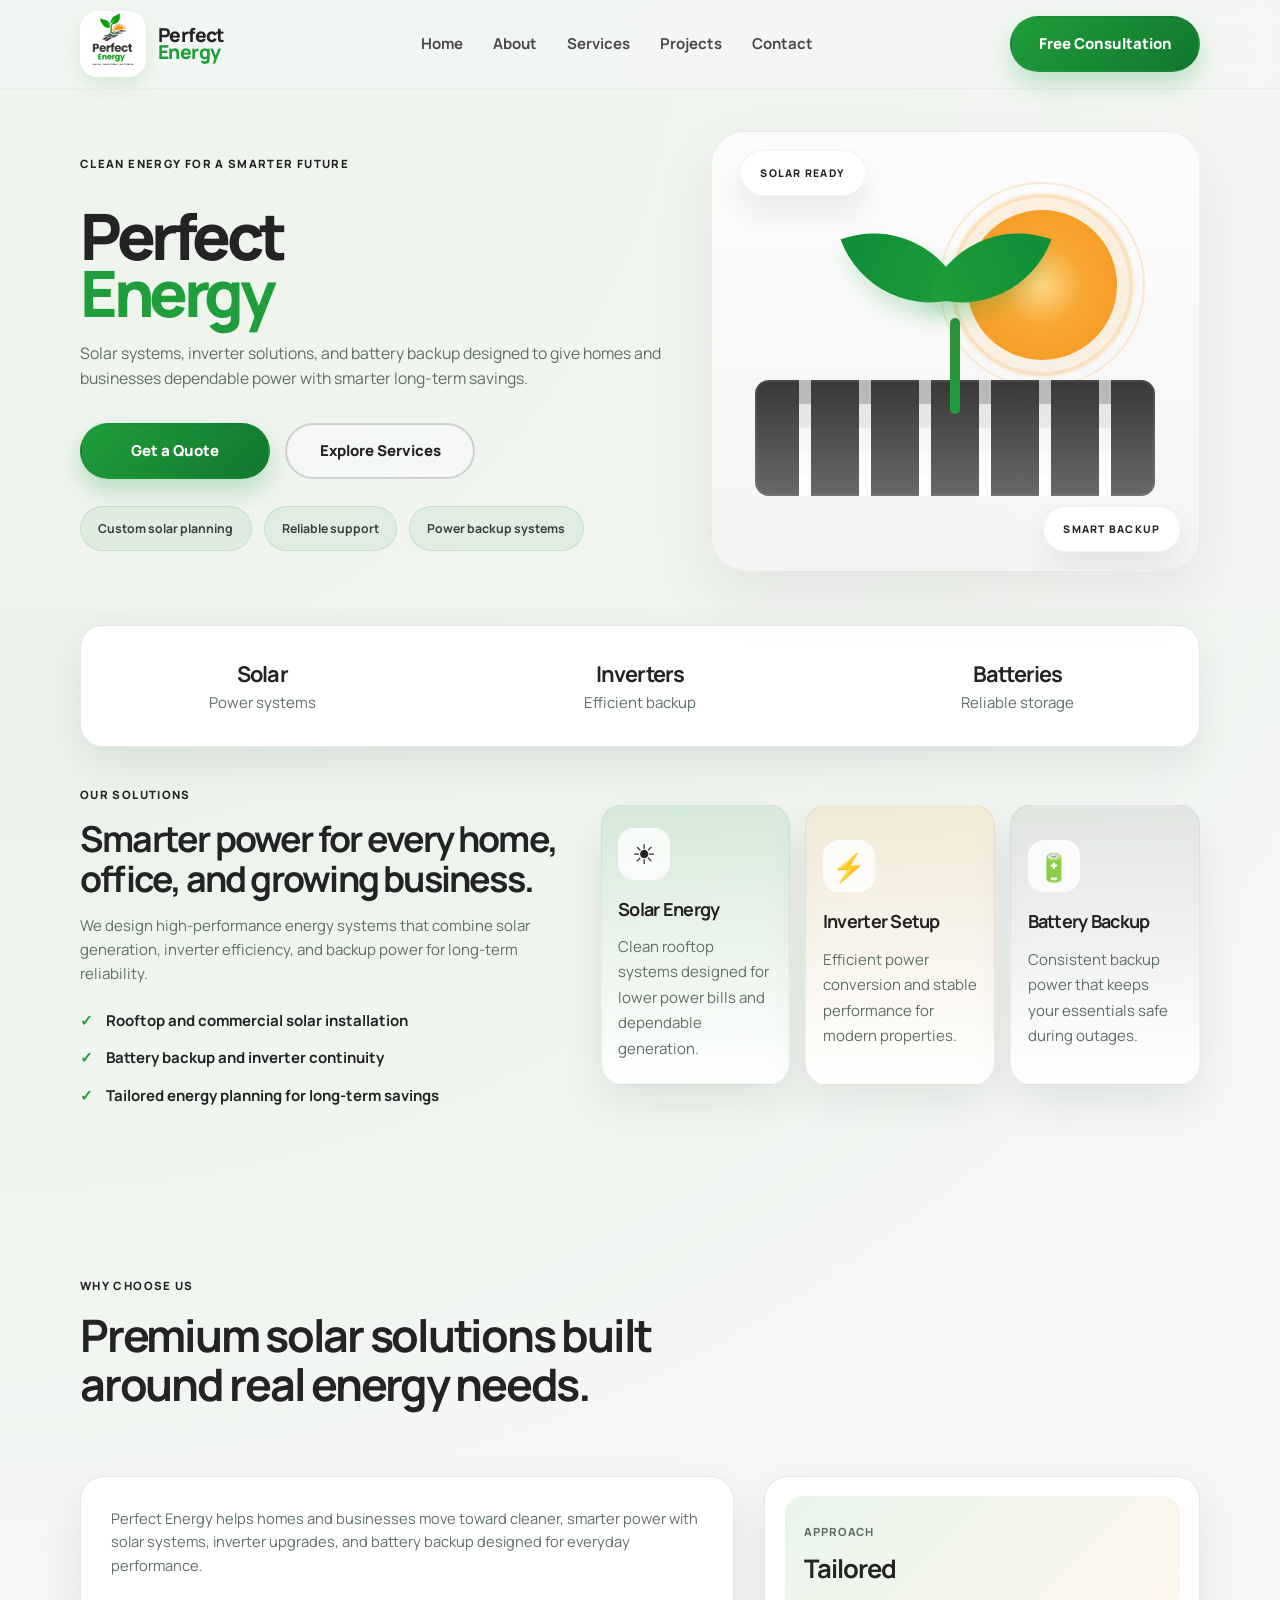
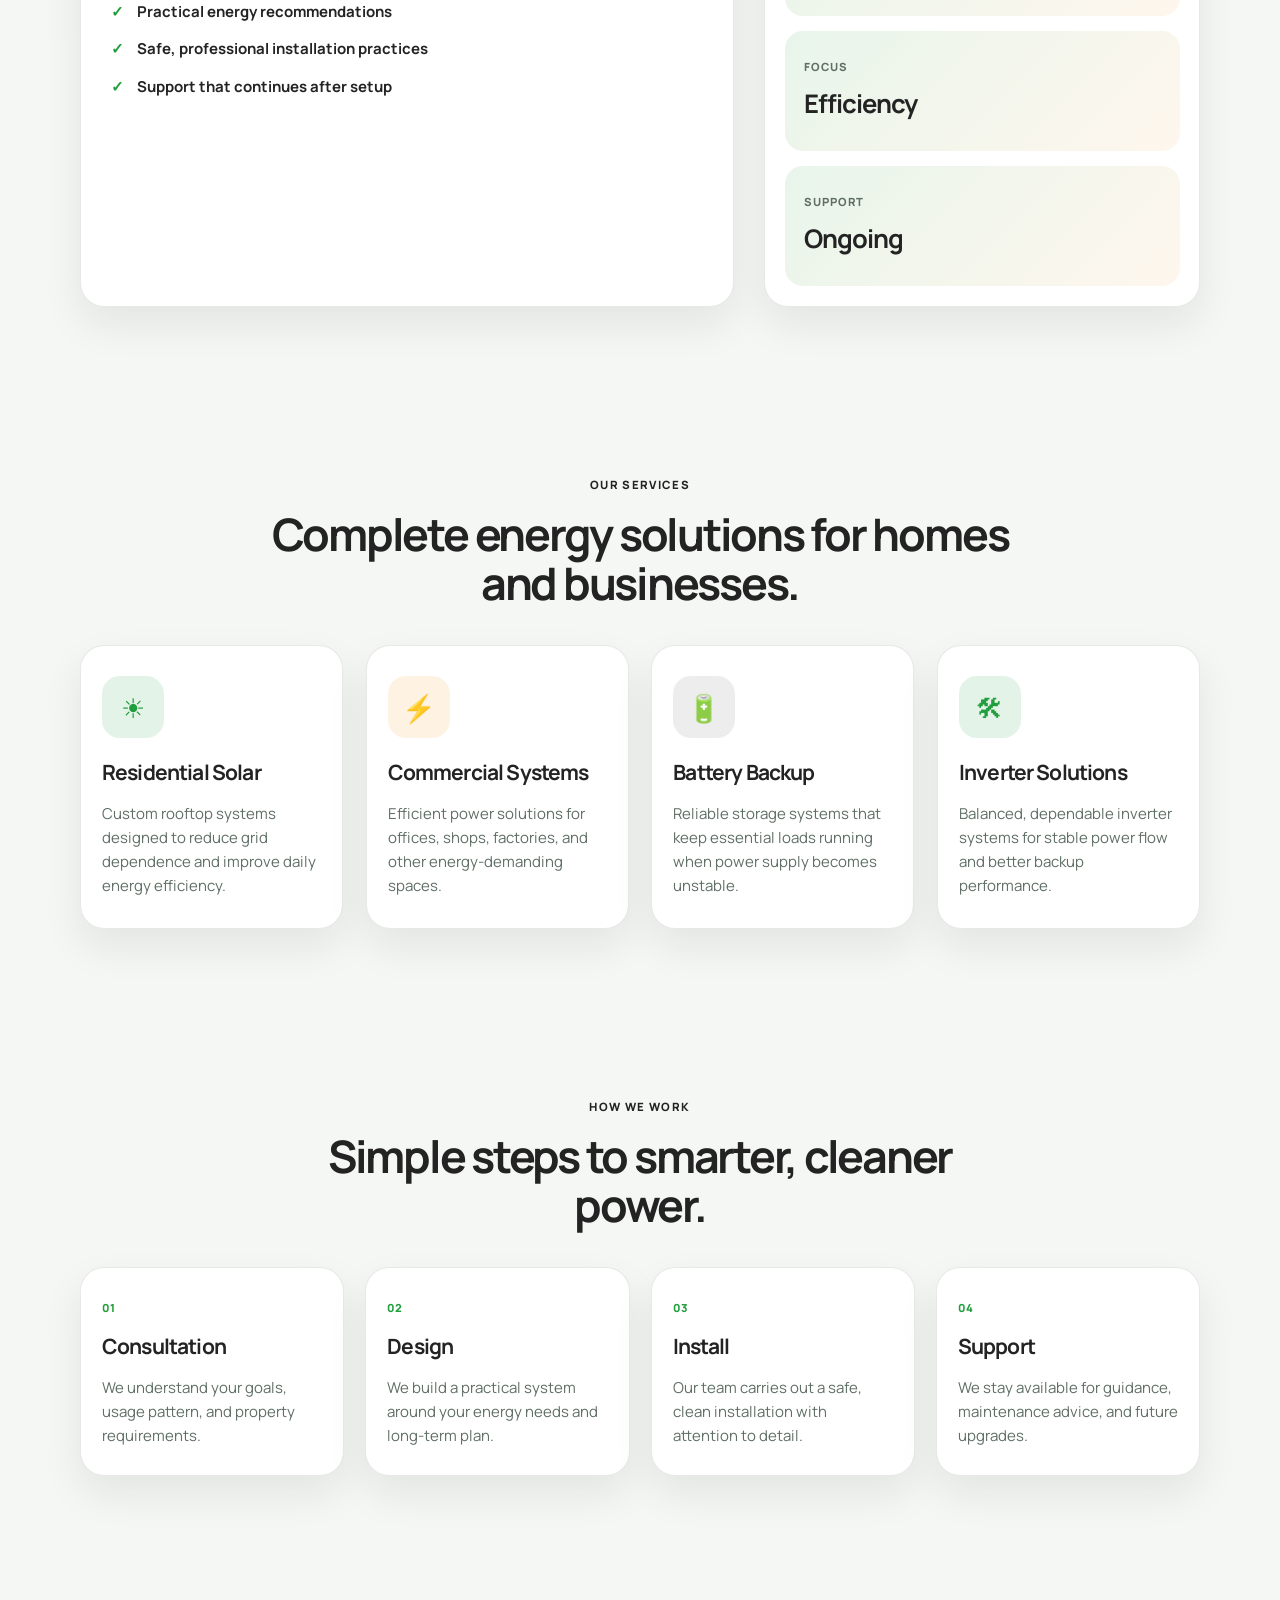
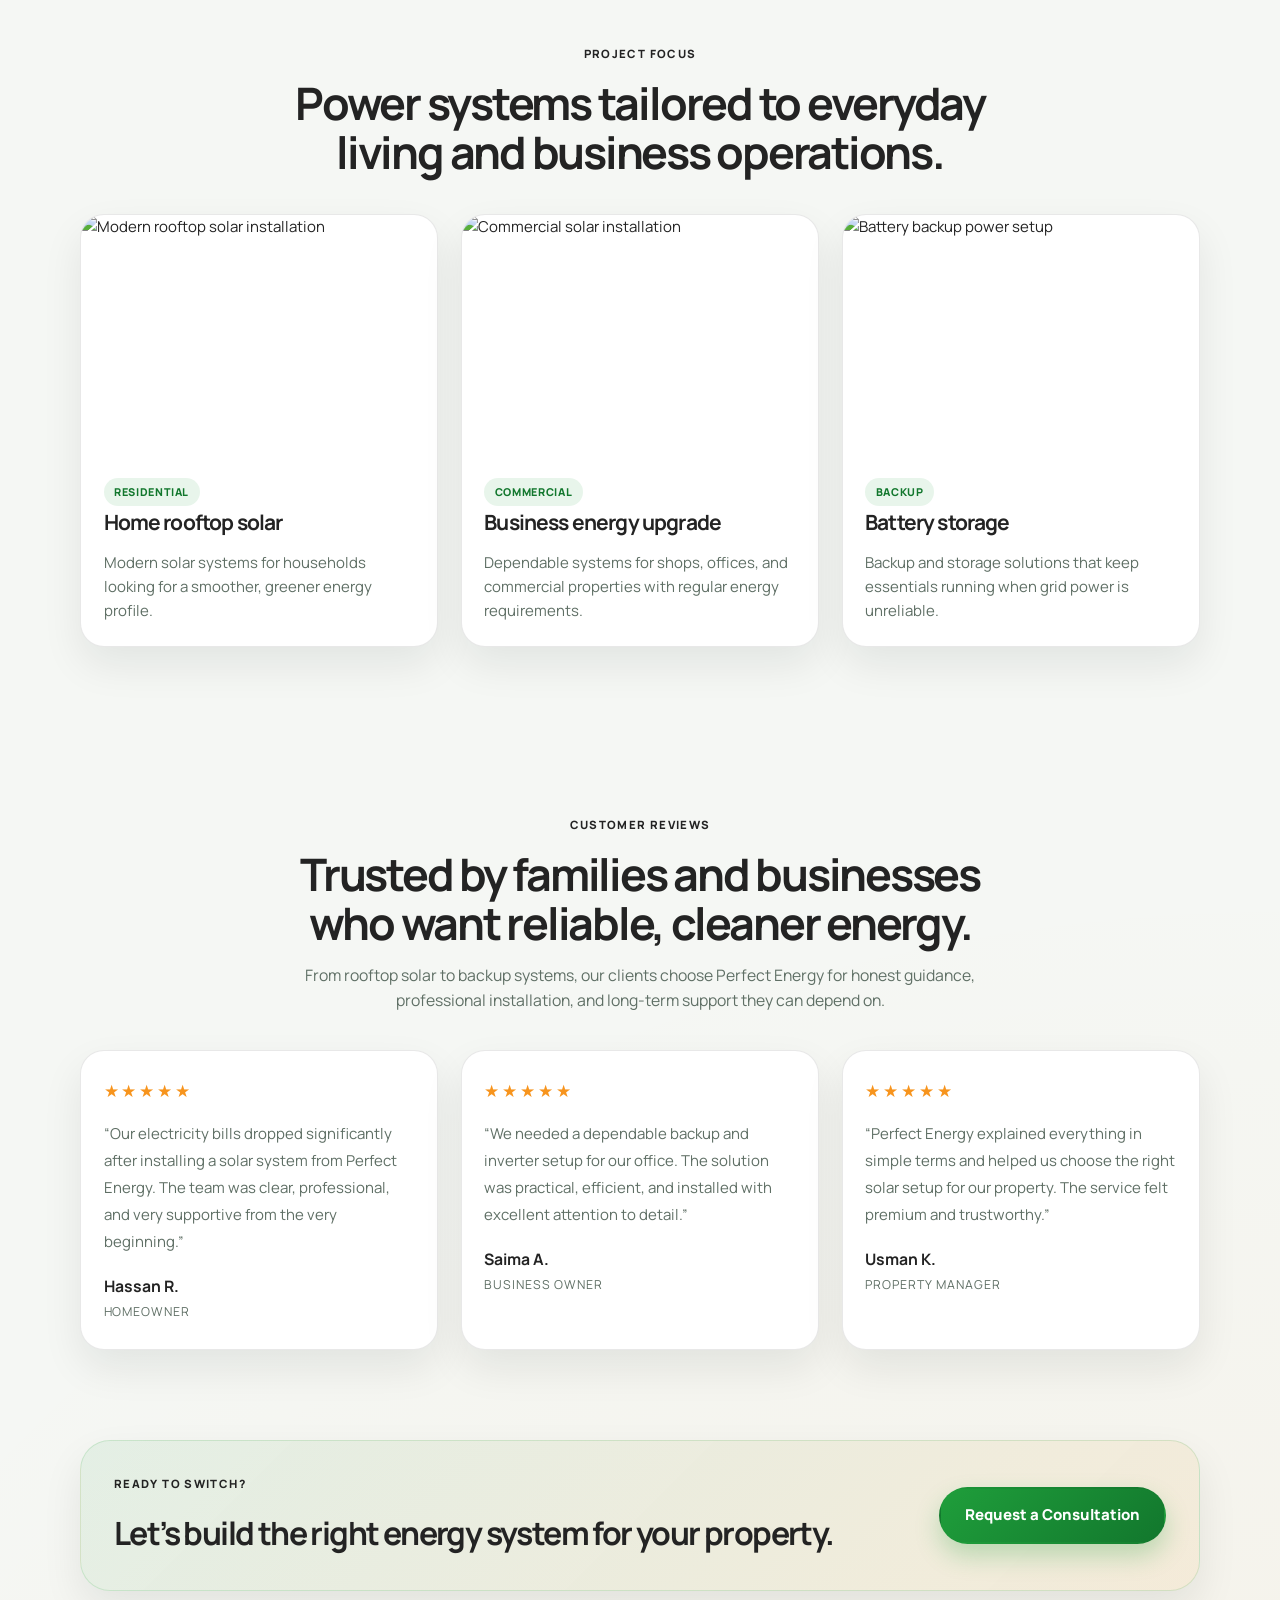
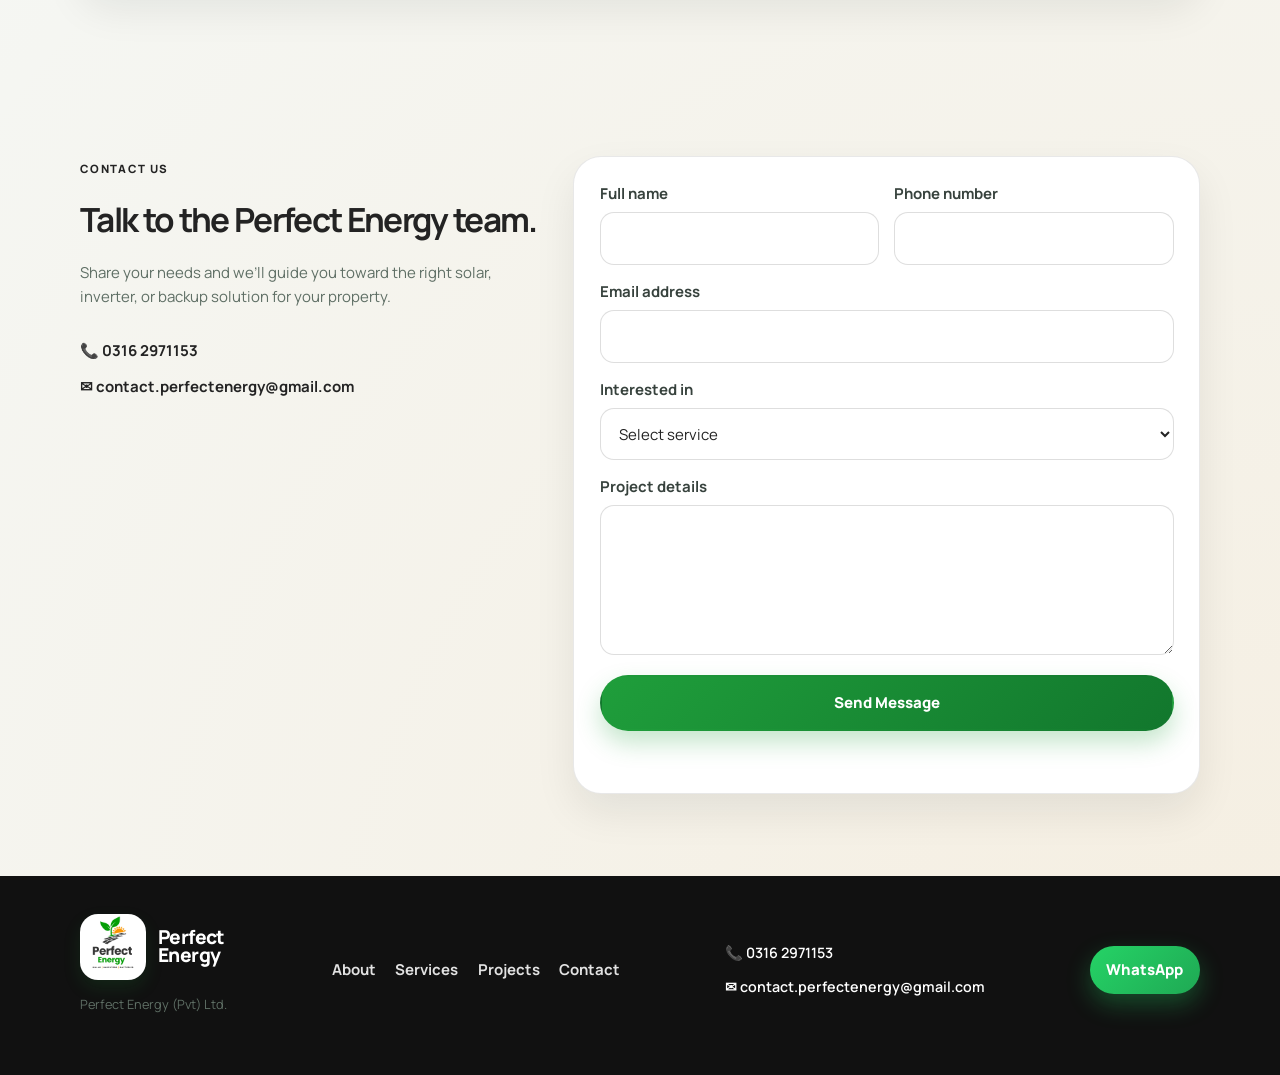
==== index.html @ bc100ddc "first commit" ====
<!DOCTYPE html>
<html lang="en">
  <head>
    <meta charset="UTF-8" />
    <meta name="viewport" content="width=device-width, initial-scale=1.0" />
    <meta name="description" content="Perfect Energy provides solar panels, inverters, and battery solutions for homes and businesses." />
    <meta name="keywords" content="solar panels, solar energy, inverters, battery backup, renewable energy, Pakistan" />
    <meta name="author" content="Perfect Energy (Pvt) Ltd." />
    <meta name="robots" content="index, follow" />
    <link rel="canonical" href="https://perfectenergy.com/" />
    <title>Perfect Energy | Solar, Inverters & Batteries</title>
    
    <!-- Open Graph Tags -->
    <meta property="og:type" content="website" />
    <meta property="og:url" content="https://perfectenergy.com/" />
    <meta property="og:title" content="Perfect Energy | Solar, Inverters & Batteries" />
    <meta property="og:description" content="Perfect Energy provides solar panels, inverters, and battery solutions for homes and businesses." />
    <meta property="og:image" content="https://perfectenergy.com/perfect-energy/logo.jpg" />
    <meta property="og:site_name" content="Perfect Energy" />
    <meta property="og:locale" content="en_US" />
    
    <!-- Twitter Card Tags -->
    <meta name="twitter:card" content="summary_large_image" />
    <meta name="twitter:title" content="Perfect Energy | Solar, Inverters & Batteries" />
    <meta name="twitter:description" content="Perfect Energy provides solar panels, inverters, and battery solutions for homes and businesses." />
    <meta name="twitter:image" content="https://perfectenergy.com/perfect-energy/logo.jpg" />
    
    <link rel="preconnect" href="https://fonts.googleapis.com" />
    <link rel="preconnect" href="https://fonts.gstatic.com" crossorigin />
    <link
      href="https://fonts.googleapis.com/css2?family=Manrope:wght@400;500;600;700;800&display=swap"
      rel="stylesheet"
    />
    <link rel="stylesheet" href="styles.css" />
    
    <!-- Schema Markup for Organization -->
    <script type="application/ld+json">
    {
      "@context": "https://schema.org",
      "@type": "LocalBusiness",
      "name": "Perfect Energy (Pvt) Ltd.",
      "description": "Solar energy solutions, inverters, and battery backup systems",
      "url": "https://perfectenergy.com",
      "telephone": "+923162971153",
      "email": "contact.perfectenergy@gmail.com",
      "image": "https://perfectenergy.com/perfect-energy/logo.jpg",
      "address": {
        "@type": "PostalAddress",
        "addressCountry": "PK",
        "addressRegion": "Pakistan"
      },
      "sameAs": [
        "https://facebook.com/perfectenergy",
        "https://instagram.com/perfectenergy",
        "https://whatsapp.com/send?phone=923162971153"
      ]
    }
    </script>
  </head>
  <body>
    <a class="skip-link" href="#main">Skip to content</a>

    <header class="site-header">
      <div class="container nav-shell">
        <a class="brand" href="index.html" aria-label="Perfect Energy home">
          <img src="logo.jpg" alt="Perfect Energy logo" class="brand-logo" />
          <span class="brand-text">
            <span class="brand-primary">Perfect</span>
            <span class="brand-secondary">Energy</span>
          </span>
        </a>

        <button
          class="nav-toggle"
          type="button"
          aria-label="Open menu"
          aria-expanded="false"
          aria-controls="primary-nav"
        >
          <span class="nav-toggle-line"></span>
          <span class="nav-toggle-line"></span>
          <span class="nav-toggle-line"></span>
        </button>

        <nav class="site-nav" id="primary-nav" aria-label="Main navigation">
          <a href="index.html" class="active">Home</a>
          <a href="about.html">About</a>
          <a href="services.html">Services</a>
          <a href="projects.html">Projects</a>
          <a href="contact.html">Contact</a>
        </nav>

        <a class="btn btn-primary nav-cta" href="contact.html">Free Consultation</a>
      </div>
    </header>

    <main id="main">
      <section class="hero section" id="top">
        <div class="container hero-grid">
          <div class="hero-copy">
            <span class="eyebrow">Clean energy for a smarter future</span>
            <h1>
              <span class="display-dark">Perfect</span>
              <span class="display-green">Energy</span>
            </h1>
            <p>
              Solar systems, inverter solutions, and battery backup designed to give homes and businesses dependable power with smarter long-term savings.
            </p>

            <div class="cta-row">
              <a class="btn btn-primary" href="contact.html">Get a Quote</a>
              <a class="btn btn-secondary" href="services.html">Explore Services</a>
            </div>

            <div class="hero-badges" aria-label="Trust badges">
              <span class="badge">Custom solar planning</span>
              <span class="badge">Reliable support</span>
              <span class="badge">Power backup systems</span>
            </div>
          </div>

          <div class="hero-visual" aria-label="Solar energy illustration">
            <div class="hero-scene">
              <div class="sun-glow"></div>
              <div class="sun"></div>
              <div class="solar-panel">
                <span></span>
                <span></span>
                <span></span>
                <span></span>
                <span></span>
              </div>
              <div class="leaf leaf-left"></div>
              <div class="leaf leaf-right"></div>
              <div class="stem"></div>
              <div class="floating-card card-top">Solar Ready</div>
              <div class="floating-card card-bottom">Smart Backup</div>
            </div>
          </div>
        </div>
      </section>

      <section class="section intro-strip" aria-label="Highlights">
        <div class="container intro-grid">
          <div>
            <strong>Solar</strong>
            <span>Power systems</span>
          </div>
          <div>
            <strong>Inverters</strong>
            <span>Efficient backup</span>
          </div>
          <div>
            <strong>Batteries</strong>
            <span>Reliable storage</span>
          </div>
        </div>
      </section>

      <section class="section service-spotlight" id="service_oes7wrc">
        <div class="container service-spotlight-shell">
          <div class="service-copy">
            <span class="eyebrow eyebrow-green">Our solutions</span>
            <h2>Smarter power for every home, office, and growing business.</h2>
            <p>
              We design high-performance energy systems that combine solar generation, inverter efficiency, and backup power for long-term reliability.
            </p>
            <ul class="check-list">
              <li>Rooftop and commercial solar installation</li>
              <li>Battery backup and inverter continuity</li>
              <li>Tailored energy planning for long-term savings</li>
            </ul>
          </div>

          <div class="service-feature-grid">
            <article class="feature-box feature-box-green">
              <span class="feature-icon">☀</span>
              <h3>Solar Energy</h3>
              <p>Clean rooftop systems designed for lower power bills and dependable generation.</p>
            </article>

            <article class="feature-box feature-box-gold">
              <span class="feature-icon">⚡</span>
              <h3>Inverter Setup</h3>
              <p>Efficient power conversion and stable performance for modern properties.</p>
            </article>

            <article class="feature-box feature-box-dark">
              <span class="feature-icon">🔋</span>
              <h3>Battery Backup</h3>
              <p>Consistent backup power that keeps your essentials safe during outages.</p>
            </article>
          </div>
        </div>
      </section>

      <section class="section" id="about">
        <div class="container about-wrap">
          <div class="section-heading left-heading">
            <span class="eyebrow eyebrow-green">Why choose us</span>
            <h2>Premium solar solutions built around real energy needs.</h2>
          </div>

          <div class="about-grid">
            <div class="about-card feature-panel">
              <p>
                Perfect Energy helps homes and businesses move toward cleaner, smarter power with solar systems, inverter upgrades, and battery backup designed for everyday performance.
              </p>
              <ul class="check-list">
                <li>Practical energy recommendations</li>
                <li>Safe, professional installation practices</li>
                <li>Support that continues after setup</li>
              </ul>
            </div>

            <div class="about-card stats-panel">
              <div class="mini-stat">
                <span class="mini-label">Approach</span>
                <strong>Tailored</strong>
              </div>
              <div class="mini-stat">
                <span class="mini-label">Focus</span>
                <strong>Efficiency</strong>
              </div>
              <div class="mini-stat">
                <span class="mini-label">Support</span>
                <strong>Ongoing</strong>
              </div>
            </div>
          </div>
        </div>
      </section>

      <section class="section services" id="services">
        <div class="container">
          <div class="section-heading center">
            <span class="eyebrow eyebrow-green">Our services</span>
            <h2>Complete energy solutions for homes and businesses.</h2>
          </div>

          <div class="card-grid services-grid">
            <article class="service-card">
              <div class="icon-wrap icon-green">☀</div>
              <h3>Residential Solar</h3>
              <p>Custom rooftop systems designed to reduce grid dependence and improve daily energy efficiency.</p>
            </article>

            <article class="service-card">
              <div class="icon-wrap icon-orange">⚡</div>
              <h3>Commercial Systems</h3>
              <p>Efficient power solutions for offices, shops, factories, and other energy-demanding spaces.</p>
            </article>

            <article class="service-card">
              <div class="icon-wrap icon-charcoal">🔋</div>
              <h3>Battery Backup</h3>
              <p>Reliable storage systems that keep essential loads running when power supply becomes unstable.</p>
            </article>

            <article class="service-card">
              <div class="icon-wrap icon-green">🛠</div>
              <h3>Inverter Solutions</h3>
              <p>Balanced, dependable inverter systems for stable power flow and better backup performance.</p>
            </article>
          </div>
        </div>
      </section>

      <section class="section process" id="process">
        <div class="container">
          <div class="section-heading center">
            <span class="eyebrow eyebrow-green">How we work</span>
            <h2>Simple steps to smarter, cleaner power.</h2>
          </div>

          <div class="timeline">
            <div class="timeline-item">
              <span class="step">01</span>
              <h3>Consultation</h3>
              <p>We understand your goals, usage pattern, and property requirements.</p>
            </div>
            <div class="timeline-item">
              <span class="step">02</span>
              <h3>Design</h3>
              <p>We build a practical system around your energy needs and long-term plan.</p>
            </div>
            <div class="timeline-item">
              <span class="step">03</span>
              <h3>Install</h3>
              <p>Our team carries out a safe, clean installation with attention to detail.</p>
            </div>
            <div class="timeline-item">
              <span class="step">04</span>
              <h3>Support</h3>
              <p>We stay available for guidance, maintenance advice, and future upgrades.</p>
            </div>
          </div>
        </div>
      </section>

      <section class="section" id="projects">
        <div class="container">
          <div class="section-heading center">
            <span class="eyebrow eyebrow-green">Project focus</span>
            <h2>Power systems tailored to everyday living and business operations.</h2>
          </div>

          <div class="card-grid projects-grid">
            <article class="project-card">
              <img src="https://images.unsplash.com/photo-1497440001374-f26997328c1b?auto=format&fit=crop&w=900&q=80" alt="Modern rooftop solar installation" loading="lazy" />
              <div class="project-content">
                <span class="tag">Residential</span>
                <h3>Home rooftop solar</h3>
                <p>Modern solar systems for households looking for a smoother, greener energy profile.</p>
              </div>
            </article>

            <article class="project-card">
              <img src="https://images.unsplash.com/photo-1509391366360-2e959784a276?auto=format&fit=crop&w=900&q=80" alt="Commercial solar installation" loading="lazy" />
              <div class="project-content">
                <span class="tag">Commercial</span>
                <h3>Business energy upgrade</h3>
                <p>Dependable systems for shops, offices, and commercial properties with regular energy requirements.</p>
              </div>
            </article>

            <article class="project-card">
              <img src="https://images.unsplash.com/photo-1473341304170-971dccb5ac1e?auto=format&fit=crop&w=900&q=80" alt="Battery backup power setup" loading="lazy" />
              <div class="project-content">
                <span class="tag">Backup</span>
                <h3>Battery storage</h3>
                <p>Backup and storage solutions that keep essentials running when grid power is unreliable.</p>
              </div>
            </article>
          </div>
        </div>
      </section>

      <section class="section reviews-section" id="reviews">
        <div class="container">
          <div class="section-heading center">
            <span class="eyebrow eyebrow-green">Customer reviews</span>
            <h2>Trusted by families and businesses who want reliable, cleaner energy.</h2>
            <p class="section-subtitle">
              From rooftop solar to backup systems, our clients choose Perfect Energy for honest guidance, professional installation, and long-term support they can depend on.
            </p>
          </div>

          <div class="reviews-grid">
            <article class="review-card">
              <div class="stars" aria-label="5 out of 5 stars">★★★★★</div>
              <p>
                “Our electricity bills dropped significantly after installing a solar system from Perfect Energy. The team was clear, professional, and very supportive from the very beginning.”
              </p>
              <div class="review-person">
                <strong>Hassan R.</strong>
                <span>Homeowner</span>
              </div>
            </article>

            <article class="review-card">
              <div class="stars" aria-label="5 out of 5 stars">★★★★★</div>
              <p>
                “We needed a dependable backup and inverter setup for our office. The solution was practical, efficient, and installed with excellent attention to detail.”
              </p>
              <div class="review-person">
                <strong>Saima A.</strong>
                <span>Business Owner</span>
              </div>
            </article>

            <article class="review-card">
              <div class="stars" aria-label="5 out of 5 stars">★★★★★</div>
              <p>
                “Perfect Energy explained everything in simple terms and helped us choose the right solar setup for our property. The service felt premium and trustworthy.”
              </p>
              <div class="review-person">
                <strong>Usman K.</strong>
                <span>Property Manager</span>
              </div>
            </article>
          </div>
        </div>
      </section>

      <section class="section cta-section">
        <div class="container cta-box">
          <div>
            <span class="eyebrow eyebrow-green">Ready to switch?</span>
            <h2>Let’s build the right energy system for your property.</h2>
          </div>
          <a class="btn btn-primary" href="contact.html">Request a Consultation</a>
        </div>
      </section>

      <section class="section contact-section" id="contact">
        <div class="container contact-grid">
          <div class="contact-copy">
            <span class="eyebrow eyebrow-green">Contact us</span>
            <h2>Talk to the Perfect Energy team.</h2>
            <p>
              Share your needs and we’ll guide you toward the right solar, inverter, or backup solution for your property.
            </p>

            <div class="contact-items">
              <a href="tel:+923162971153">📞 0316 2971153</a>
              <a href="mailto:contact.perfectenergy@gmail.com">✉ contact.perfectenergy@gmail.com</a>
            </div>
          </div>

          <form id="contactForm" class="contact-form" novalidate>
            <div class="form-row two-col">
              <div class="field-wrap">
                <label for="name">Full name</label>
                <input id="name" name="name" type="text" required />
              </div>
              <div class="field-wrap">
                <label for="phone">Phone number</label>
                <input id="phone" name="phone" type="tel" inputmode="tel" required />
              </div>
            </div>

            <div class="form-row">
              <div class="field-wrap">
                <label for="email">Email address</label>
                <input id="email" name="email" type="email" required />
              </div>
            </div>

            <div class="form-row">
              <div class="field-wrap">
                <label for="service">Interested in</label>
                <select id="service" name="service" required>
                  <option value="">Select service</option>
                  <option value="Residential Solar">Residential Solar</option>
                  <option value="Commercial Solar">Commercial Solar</option>
                  <option value="Inverter Solution">Inverter Solution</option>
                  <option value="Battery Backup">Battery Backup</option>
                  <option value="General Consultation">General Consultation</option>
                </select>
              </div>
            </div>

            <div class="form-row">
              <div class="field-wrap">
                <label for="message">Project details</label>
                <textarea id="message" name="message" rows="5" required></textarea>
              </div>
            </div>

            <button class="btn btn-primary submit-btn" type="submit">Send Message</button>
            <p class="form-status" role="status" aria-live="polite"></p>
          </form>
        </div>
      </section>
    </main>

    <footer class="site-footer">
      <div class="container footer-shell">
        <div>
          <a class="brand brand-footer" href="index.html" aria-label="Perfect Energy home">
            <img src="logo.jpg" alt="Perfect Energy logo" class="brand-logo" />
            <span class="brand-text">
              <span class="brand-primary">Perfect</span>
              <span class="brand-secondary">Energy</span>
            </span>
          </a>
          <p style="margin-top: 0.5rem; font-size: 0.85rem; color: #5f6f65;">Perfect Energy (Pvt) Ltd.</p>
        </div>

        <div class="footer-links">
          <a href="about.html">About</a>
          <a href="services.html">Services</a>
          <a href="projects.html">Projects</a>
          <a href="contact.html">Contact</a>
        </div>

        <div class="footer-contact">
          <a href="tel:+923162971153" style="display: flex; align-items: center; gap: 0.5rem; color: #fff; text-decoration: none; font-weight: 600;">📞 0316 2971153</a>
          <a href="mailto:contact.perfectenergy@gmail.com" style="display: flex; align-items: center; gap: 0.5rem; color: #fff; text-decoration: none; font-weight: 600; margin-top: 0.3rem;">✉ contact.perfectenergy@gmail.com</a>
        </div>

        <a class="whatsapp-float" href="https://wa.me/923162971153" target="_blank" rel="noreferrer" aria-label="Open WhatsApp chat with Perfect Energy">
          WhatsApp
        </a>
      </div>
    </footer>

    <script src="https://cdn.jsdelivr.net/npm/@emailjs/browser@4/dist/email.min.js"></script>
    <script src="emailjs-config.js"></script>
    <script src="script.js"></script>
  </body>
</html>
---- styles.css ----
:root {
  --primary: #1f9e3b;
  --primary-dark: #12772d;
  --accent: #f7941d;
  --charcoal: #232323;
  --charcoal-soft: #37423d;
  --muted: #5f6f65;
  --bg: #f5f7f4;
  --panel: #ffffff;
  --line: rgba(35, 35, 35, 0.1);
  --shadow-soft: 0 20px 45px rgba(24, 51, 34, 0.08);
  --shadow-card: 0 18px 40px rgba(17, 30, 20, 0.08);
  --radius: 24px;
  --radius-sm: 14px;
  --container: 1120px;
}

* {
  box-sizing: border-box;
}

html {
  scroll-behavior: smooth;
  font-size: 15px;
}

body {
  margin: 0;
  font-size: 1rem;
  font-family: "Manrope", "Segoe UI", sans-serif;
  background:
    radial-gradient(circle at top left, rgba(31, 158, 59, 0.08), transparent 28%),
    radial-gradient(circle at bottom right, rgba(247, 148, 29, 0.09), transparent 30%),
    var(--bg);
  color: var(--charcoal);
  line-height: 1.6;
  overflow-x: hidden;
}

a {
  color: inherit;
  text-decoration: none;
}

img {
  display: block;
  max-width: 100%;
}

button,
input,
select,
textarea {
  font: inherit;
}

button {
  cursor: pointer;
}

.skip-link {
  position: absolute;
  left: 1rem;
  top: -4rem;
  background: var(--charcoal);
  color: #fff;
  padding: 0.7rem 1rem;
  border-radius: 10px;
  z-index: 1000;
}

.skip-link:focus {
  top: 1rem;
}

.container {
  width: min(var(--container), calc(100% - 2rem));
  margin: 0 auto;
}

.section {
  padding: 5.5rem 0;
}

.eyebrow {
  display: inline-block;
  margin-bottom: 1rem;
  font-size: 0.82rem;
  letter-spacing: 0.12em;
  text-transform: uppercase;
  font-weight: 800;
  color: var(--charcoal);
}

.eyebrow-green {
  color: var(--primary);
}

.site-header {
  position: sticky;
  top: 0;
  z-index: 1000;
  background: rgba(245, 247, 244, 0.82);
  backdrop-filter: blur(14px);
  border-bottom: 1px solid rgba(35, 35, 35, 0.04);
}

.nav-shell {
  display: flex;
  align-items: center;
  justify-content: space-between;
  gap: 1.25rem;
  min-height: 88px;
}

.brand {
  display: inline-flex;
  align-items: center;
  gap: 0.8rem;
  font-weight: 800;
  letter-spacing: -0.04em;
}

.brand-logo {
  width: 66px;
  height: 66px;
  border-radius: 18px;
  object-fit: cover;
  box-shadow: 0 8px 18px rgba(31, 158, 59, 0.14);
}

.brand-text {
  display: flex;
  flex-direction: column;
  line-height: 0.9;
  font-size: clamp(1.1rem, 1.5vw, 1.5rem);
}

.brand-primary {
  color: var(--charcoal);
}

.brand-secondary {
  color: var(--primary);
}

.site-nav {
  display: flex;
  align-items: center;
  gap: 2rem;
  font-weight: 700;
  color: rgba(35, 35, 35, 0.82);
}

.site-nav a {
  position: relative;
  transition: color 0.2s ease;
}

.site-nav a::after {
  content: "";
  position: absolute;
  left: 0;
  bottom: -0.35rem;
  width: 100%;
  height: 2px;
  background: var(--primary);
  transform: scaleX(0);
  transform-origin: left;
  transition: transform 0.2s ease;
}

.site-nav a:hover::after,
.site-nav a:focus-visible::after,
.site-nav a.active::after {
  transform: scaleX(1);
}

.btn {
  display: inline-flex;
  align-items: center;
  justify-content: center;
  padding: 0.95rem 1.6rem;
  border-radius: 999px;
  border: 2px solid transparent;
  font-weight: 800;
  transition: transform 0.2s ease, box-shadow 0.2s ease, background 0.2s ease;
  font-size: 1rem;
}

.btn:hover,
.btn:focus-visible {
  transform: translateY(-2px);
}

.btn-primary {
  background: linear-gradient(135deg, var(--primary) 0%, var(--primary-dark) 100%);
  color: #fff;
  box-shadow: 0 12px 24px rgba(31, 158, 59, 0.26);
  min-width: 190px;
}

.btn-secondary {
  background: rgba(255, 255, 255, 0.3);
  border-color: rgba(35, 35, 35, 0.18);
  color: var(--charcoal);
  min-width: 190px;
}

.page-hero {
  padding: 5.5rem 0 3rem;
  background: linear-gradient(180deg, rgba(255, 255, 255, 0.5), rgba(31, 158, 59, 0.04));
}

.narrow {
  max-width: 820px;
}

.page-hero h1 {
  margin: 0;
  font-size: clamp(2.2rem, 4vw, 3.2rem);
  line-height: 1.05;
  letter-spacing: -0.06em;
}

.page-hero p {
  margin: 1.2rem 0 0;
  color: var(--muted);
  font-size: 1rem;
}

.nav-toggle {
  display: none;
  flex-direction: column;
  justify-content: center;
  gap: 0.32rem;
  width: 46px;
  height: 46px;
  border: 1px solid rgba(35, 35, 35, 0.12);
  border-radius: 12px;
  background: rgba(255, 255, 255, 0.6);
}

.nav-toggle-line {
  width: 22px;
  height: 2px;
  margin: 0 auto;
  background: var(--charcoal);
  display: block;
  border-radius: 99px;
  transition: transform 0.25s ease, opacity 0.25s ease;
}

.nav-toggle[aria-expanded="true"] .nav-toggle-line:nth-child(1) {
  transform: translateY(6px) rotate(45deg);
}

.nav-toggle[aria-expanded="true"] .nav-toggle-line:nth-child(2) {
  opacity: 0;
}

.nav-toggle[aria-expanded="true"] .nav-toggle-line:nth-child(3) {
  transform: translateY(-6px) rotate(-45deg);
}

.hero {
  background: rgba(245, 247, 244, 0.6);
  padding-top: 2.8rem;
  padding-bottom: 2.5rem;
}

.hero-grid {
  display: grid;
  grid-template-columns: 1.1fr 0.9fr;
  align-items: center;
  gap: 2.2rem;
}

.eyebrow {
  display: inline-block;
  margin-bottom: 1rem;
  font-size: 0.76rem;
  letter-spacing: 0.12em;
  text-transform: uppercase;
  font-weight: 800;
  color: var(--charcoal);
}

.display-dark,
.display-green {
  display: block;
  font-size: clamp(3rem, 5vw, 5rem);
  line-height: 0.9;
  letter-spacing: -0.07em;
  font-weight: 800;
}

.display-dark {
  color: var(--charcoal);
}

.display-green {
  color: var(--primary);
}

.hero-copy p {
  max-width: 700px;
  margin: 1rem 0 0;
  color: var(--muted);
  font-size: 1.05rem;
  line-height: 1.6;
}

.cta-row {
  display: flex;
  flex-wrap: wrap;
  gap: 1rem;
  margin-top: 2.1rem;
}

.hero-badges {
  display: flex;
  flex-wrap: wrap;
  gap: 0.8rem;
  margin-top: 1.8rem;
}

.badge {
  display: inline-flex;
  align-items: center;
  padding: 0.78rem 1.15rem;
  border-radius: 999px;
  background: rgba(31, 158, 59, 0.08);
  color: var(--charcoal-soft);
  border: 1px solid rgba(31, 158, 59, 0.14);
  font-size: 0.82rem;
  font-weight: 700;
}

.hero-visual {
  display: flex;
  justify-content: center;
}

.hero-scene {
  position: relative;
  width: min(100%, 520px);
  height: 440px;
  border-radius: 34px;
  background: linear-gradient(180deg, rgba(255,255,255,0.72), rgba(244,244,243,0.88));
  border: 1px solid rgba(35, 35, 35, 0.05);
  box-shadow: 0 26px 60px rgba(35, 35, 35, 0.08);
  overflow: hidden;
}

.sun-glow {
  position: absolute;
  top: 58px;
  right: 64px;
  width: 180px;
  height: 180px;
  border-radius: 50%;
  background: radial-gradient(circle, rgba(247,148,29,0.2) 0%, rgba(247,148,29,0.12) 35%, rgba(247,148,29,0.04) 62%, transparent 72%);
}

.sun {
  position: absolute;
  top: 78px;
  right: 82px;
  width: 150px;
  height: 150px;
  border-radius: 50%;
  background: radial-gradient(circle, #ffd685 0%, #f7a833 38%, #f7941d 100%);
  box-shadow: 0 0 0 18px rgba(247, 148, 29, 0.08);
}

.sun::before,
.sun::after {
  content: "";
  position: absolute;
  inset: -16px;
  border-radius: 50%;
  border: 4px solid rgba(247, 148, 29, 0.18);
}

.sun::after {
  inset: -28px;
  border-width: 2px;
}

.solar-panel {
  position: absolute;
  left: 50%;
  bottom: 74px;
  transform: translateX(-50%);
  width: 400px;
  height: 116px;
  border-radius: 14px;
  background: linear-gradient(180deg, rgba(35,35,35,0.9), rgba(73,73,73,0.82));
  box-shadow: inset 0 0 0 2px rgba(255,255,255,0.08);
  overflow: hidden;
}

.solar-panel span {
  position: absolute;
  inset: 0;
  background:
    linear-gradient(90deg, transparent 0 11%, rgba(255,255,255,0.8) 11% 14%, transparent 14% 26%, rgba(255,255,255,0.8) 26% 29%, transparent 29% 41%, rgba(255,255,255,0.8) 41% 44%, transparent 44% 56%, rgba(255,255,255,0.8) 56% 59%, transparent 59% 71%, rgba(255,255,255,0.8) 71% 74%, transparent 74% 86%, rgba(255,255,255,0.8) 86% 89%, transparent 89% 100%);
  opacity: 0.8;
}

.solar-panel span:nth-child(2) { transform: translateY(24px); }
.solar-panel span:nth-child(3) { transform: translateY(48px); }
.solar-panel span:nth-child(4) { transform: translateY(72px); }
.solar-panel span:nth-child(5) { transform: translateY(96px); }

.stem {
  position: absolute;
  left: 50%;
  bottom: 156px;
  width: 10px;
  height: 96px;
  background: linear-gradient(180deg, #2f903d, var(--primary));
  border-radius: 999px;
  transform: translateX(-50%);
}

.leaf {
  position: absolute;
  top: 88px;
  width: 96px;
  height: 96px;
  background: linear-gradient(135deg, #0e8d37 0%, #1f9e3b 100%);
  border-radius: 0 100% 0 100%;
  box-shadow: 0 14px 20px rgba(31, 158, 59, 0.2);
}

.leaf-left {
  left: 142px;
  transform: rotate(-20deg);
}

.leaf-right {
  left: 230px;
  transform: scaleX(-1) rotate(-20deg);
}

.floating-card {
  position: absolute;
  display: inline-flex;
  align-items: center;
  justify-content: center;
  padding: 0.9rem 1.3rem;
  background: rgba(255,255,255,0.95);
  border: 1px solid rgba(35,35,35,0.06);
  border-radius: 999px;
  color: var(--charcoal);
  box-shadow: 0 16px 28px rgba(24, 51, 34, 0.08);
  font-size: 0.7rem;
  font-weight: 800;
  letter-spacing: 0.12em;
  text-transform: uppercase;
}

.card-top {
  top: 18px;
  left: 28px;
}

.card-bottom {
  right: 18px;
  bottom: 18px;
}

.service-spotlight {
  padding-top: 1.2rem;
}

.service-spotlight-shell {
  display: grid;
  grid-template-columns: 0.9fr 1.1fr;
  gap: 2rem;
  align-items: center;
}

.service-copy h2 {
  margin: 0;
  font-size: clamp(1.9rem, 2.8vw, 2.7rem);
  line-height: 1.12;
  letter-spacing: -0.05em;
}

.service-copy p {
  margin-top: 1rem;
  color: var(--muted);
  font-size: 1rem;
}

.service-feature-grid {
  display: grid;
  grid-template-columns: repeat(3, minmax(0, 1fr));
  gap: 1rem;
}

.feature-box {
  border-radius: 22px;
  padding: 1.5rem 1.1rem;
  box-shadow: var(--shadow-card);
  border: 1px solid rgba(35, 35, 35, 0.06);
  min-height: 220px;
  display: flex;
  flex-direction: column;
  justify-content: center;
}

.feature-box-green {
  background: linear-gradient(180deg, rgba(31, 158, 59, 0.12), rgba(255, 255, 255, 0.95));
}

.feature-box-gold {
  background: linear-gradient(180deg, rgba(247, 148, 29, 0.12), rgba(255, 255, 255, 0.96));
}

.feature-box-dark {
  background: linear-gradient(180deg, rgba(35, 35, 35, 0.08), rgba(255, 255, 255, 0.96));
}

.feature-icon {
  display: inline-grid;
  place-items: center;
  width: 52px;
  height: 52px;
  border-radius: 16px;
  background: rgba(255, 255, 255, 0.8);
  font-size: 1.8rem;
  margin-bottom: 1rem;
}

.feature-box h3 {
  margin: 0 0 0.7rem;
  font-size: 1.2rem;
  letter-spacing: -0.04em;
}

.feature-box p {
  margin: 0;
  color: var(--muted);
  line-height: 1.7;
}

.about-wrap {
  display: grid;
  gap: 2rem;
}

.left-heading {
  max-width: 700px;
}

.section-heading h2 {
  margin: 0;
  font-size: clamp(1.8rem, 2.6vw, 2.4rem);
  line-height: 1.14;
  letter-spacing: -0.05em;
}

.about-card {
  background: var(--panel);
  border: 1px solid var(--line);
  border-radius: var(--radius);
  box-shadow: var(--shadow-card);
}

.feature-panel {
  padding: 2.2rem;
}

.feature-panel p {
  color: var(--muted);
  font-size: 1.06rem;
  margin-top: 0;
}

.check-list {
  list-style: none;
  padding: 0;
  margin: 1.5rem 0 0;
  display: grid;
  gap: 0.9rem;
  font-weight: 700;
}

.check-list li {
  position: relative;
  padding-left: 1.7rem;
}

.check-list li::before {
  content: "✓";
  position: absolute;
  left: 0;
  top: 0;
  color: var(--primary);
  font-weight: 900;
}

.mini-stat {
  display: flex;
  flex-direction: column;
  justify-content: center;
  min-height: 120px;
  border-radius: 18px;
  background: linear-gradient(135deg, rgba(31, 158, 59, 0.1), rgba(247, 148, 29, 0.08));
  padding: 1.2rem 1.3rem;
}

.mini-label {
  color: var(--muted);
  font-size: 0.75rem;
  text-transform: uppercase;
  letter-spacing: 0.08em;
  font-weight: 800;
}

.mini-stat strong {
  display: block;
  margin-top: 0.55rem;
  font-size: clamp(1.5rem, 2vw, 2rem);
  letter-spacing: -0.04em;
}

.service-card,
.project-card,
.feature-item,
.timeline-item {
  background: var(--panel);
  border: 1px solid var(--line);
  border-radius: var(--radius);
  box-shadow: var(--shadow-card);
}

.service-card {
  padding: 2rem 1.4rem;
}

.service-card h3,
.project-content h3,
.feature-item h3,
.timeline-item h3 {
  margin: 0 0 0.8rem;
  font-size: 1.4rem;
  letter-spacing: -0.04em;
}

.service-card p,
.project-content p,
.feature-item p,
.timeline-item p {
  margin: 0;
  color: var(--muted);
}

.icon-wrap {
  width: 62px;
  height: 62px;
  display: grid;
  place-items: center;
  border-radius: 18px;
  font-size: 1.8rem;
  margin-bottom: 1.2rem;
}

.icon-green {
  background: rgba(31, 158, 59, 0.12);
  color: var(--primary);
}

.icon-orange {
  background: rgba(247, 148, 29, 0.12);
  color: var(--accent);
}

.icon-charcoal {
  background: rgba(35, 35, 35, 0.08);
  color: var(--charcoal);
}

.feature-grid,
.timeline {
  display: grid;
  grid-template-columns: repeat(4, minmax(0, 1fr));
  gap: 1.4rem;
}

.feature-item,
.timeline-item {
  padding: 1.7rem 1.3rem;
}

.feature-number,
.step {
  display: inline-block;
  margin-bottom: 0.9rem;
  color: var(--accent);
  font-weight: 800;
  letter-spacing: 0.08em;
}

.cta-box {
  display: flex;
  align-items: center;
  justify-content: space-between;
  gap: 1.2rem;
  background: linear-gradient(135deg, rgba(31, 158, 59, 0.08), rgba(247, 148, 29, 0.09));
  border: 1px solid rgba(31, 158, 59, 0.15);
  border-radius: 30px;
  padding: 2rem 2.2rem;
  box-shadow: var(--shadow-card);
}

.cta-box h2 {
  margin: 0;
  font-size: clamp(1.8rem, 2.6vw, 2.4rem);
  letter-spacing: -0.05em;
}

.contact-form {
  background: var(--panel);
  border: 1px solid var(--line);
  border-radius: 28px;
  padding: 1.7rem;
  box-shadow: var(--shadow-card);
}

.form-row {
  margin-bottom: 1rem;
}

.two-col {
  display: grid;
  grid-template-columns: repeat(2, minmax(0, 1fr));
  gap: 1rem;
}

label {
  font-weight: 700;
  color: var(--charcoal-soft);
}

input,
select,
textarea {
  width: 100%;
  border: 1px solid rgba(35, 35, 35, 0.15);
  border-radius: 14px;
  background: #fff;
  color: var(--charcoal);
  padding: 0.9rem 0.95rem;
  transition: border-color 0.2s ease, box-shadow 0.2s ease;
}

input:focus,
select:focus,
textarea:focus {
  outline: none;
  border-color: rgba(31, 158, 59, 0.6);
  box-shadow: 0 0 0 4px rgba(31, 158, 59, 0.08);
}

textarea {
  resize: vertical;
  min-height: 150px;
}

.submit-btn {
  width: 100%;
  margin-top: 0.3rem;
}

.form-status {
  margin-top: 1rem;
  min-height: 1.5em;
  font-weight: 700;
  line-height: 1.5;
  padding: 1rem;
  border-radius: 12px;
  opacity: 0;
  transition: opacity 0.3s ease;
}

.form-status:not(:empty) {
  opacity: 1;
}

.form-status.success {
  color: #0b7a35;
  background-color: #e8f5e9;
  border-left: 4px solid #0b7a35;
}

.form-status.error {
  color: #c81d1d;
  background-color: #ffebee;
  border-left: 4px solid #c81d1d;
}

@media (max-width: 980px) {
  .hero-grid,
  .about-grid,
  .contact-grid,
  .feature-grid,
  .timeline,
  .services-grid,
  .projects-grid,
  .service-spotlight-shell,
  .service-feature-grid {
    grid-template-columns: 1fr 1fr;
  }

  .hero-grid,
  .about-grid,
  .contact-grid,
  .service-spotlight-shell {
    grid-template-columns: 1fr;
  }

  .cta-box,
  .footer-shell {
    flex-direction: column;
    align-items: flex-start;
  }

  .site-nav {
    position: absolute;
    top: calc(100% + 0.55rem);
    right: 1rem;
    left: 1rem;
    flex-direction: column;
    align-items: flex-start;
    gap: 1rem;
    background: rgba(255,255,255,0.96);
    border: 1px solid var(--line);
    border-radius: 20px;
    padding: 1.3rem 1.1rem;
    box-shadow: var(--shadow-soft);
    opacity: 0;
    transform: translateY(-10px);
    pointer-events: none;
    transition: opacity 0.2s ease, transform 0.2s ease;
  }

  .site-nav.open {
    opacity: 1;
    transform: translateY(0);
    pointer-events: auto;
  }

  .nav-toggle {
    display: flex;
  }

  .nav-cta {
    display: none;
  }
}

@media (max-width: 700px) {
  .section {
    padding: 4.4rem 0;
  }

  .intro-grid,
  .feature-grid,
  .timeline,
  .services-grid,
  .projects-grid,
  .service-feature-grid,
  .two-col {
    grid-template-columns: 1fr;
  }

  .display-dark,
  .display-green {
    font-size: clamp(3.2rem, 16vw, 5rem);
  }

  .hero-scene {
    height: 350px;
  }

  .sun {
    width: 112px;
    height: 112px;
    top: 42px;
    right: 34px;
  }

  .solar-panel {
    width: 280px;
    height: 90px;
    bottom: 64px;
  }

  .leaf-left {
    left: 98px;
  }

  .leaf-right {
    left: 178px;
  }

  .stem {
    bottom: 134px;
  }

  .floating-card {
    display: none;
  }
}

.intro-strip {
  padding-top: 1.1rem;
  padding-bottom: 1.1rem;
}

.intro-grid {
  display: grid;
  grid-template-columns: repeat(3, minmax(0, 1fr));
  gap: 1rem;
  background: #fff;
  border: 1px solid var(--line);
  border-radius: 22px;
  box-shadow: var(--shadow-card);
}

.intro-grid > div {
  display: flex;
  flex-direction: column;
  align-items: center;
  justify-content: center;
  min-height: 120px;
  padding: 1rem;
  text-align: center;
}

.intro-grid strong {
  display: block;
  font-size: 1.45rem;
  letter-spacing: -0.04em;
  color: var(--charcoal);
}

.intro-grid span {
  color: var(--muted);
}

.section-heading {
  margin-bottom: 2.5rem;
}

.section-heading.center {
  text-align: center;
  max-width: 760px;
  margin-left: auto;
  margin-right: auto;
}

.section-heading h2 {
  margin: 0;
  font-size: clamp(2.3rem, 3.5vw, 3.2rem);
  line-height: 1.1;
  letter-spacing: -0.05em;
}

.section-subtitle {
  max-width: 760px;
  margin: 1rem auto 0;
  color: var(--muted);
  font-size: 1.05rem;
}

.about-grid {
  display: grid;
  grid-template-columns: 1.2fr 0.8fr;
  gap: 2rem;
}

.about-card {
  background: var(--panel);
  border: 1px solid var(--line);
  border-radius: var(--radius);
  box-shadow: var(--shadow-card);
}

.feature-panel {
  padding: 2rem;
}

.feature-panel p {
  color: var(--muted);
  font-size: 0.98rem;
  margin-top: 0;
}

.check-list {
  list-style: none;
  padding: 0;
  margin: 1.5rem 0 0;
  display: grid;
  gap: 0.9rem;
  font-weight: 700;
}

.check-list li {
  position: relative;
  padding-left: 1.7rem;
}

.check-list li::before {
  content: "✓";
  position: absolute;
  left: 0;
  top: 0;
  color: var(--primary);
  font-weight: 900;
}

.stats-panel {
  display: grid;
  gap: 1rem;
  padding: 1.3rem;
}

.mini-stat {
  display: flex;
  flex-direction: column;
  justify-content: center;
  min-height: 120px;
  border-radius: 18px;
  background: linear-gradient(135deg, rgba(31, 158, 59, 0.1), rgba(247, 148, 29, 0.08));
  padding: 1.2rem 1.3rem;
}

.mini-label {
  color: var(--muted);
  font-size: 0.75rem;
  text-transform: uppercase;
  letter-spacing: 0.08em;
  font-weight: 800;
}

.mini-stat strong {
  display: block;
  margin-top: 0.55rem;
  font-size: clamp(1.5rem, 2vw, 2rem);
  letter-spacing: -0.04em;
}

.card-grid {
  display: grid;
  grid-template-columns: repeat(4, minmax(0, 1fr));
  gap: 1.5rem;
}

.service-card,
.project-card,
.feature-item,
.timeline-item {
  background: var(--panel);
  border: 1px solid var(--line);
  border-radius: var(--radius);
  box-shadow: var(--shadow-card);
}

.service-card {
  padding: 2rem 1.4rem;
  transition: transform 0.25s ease, box-shadow 0.25s ease;
}

.service-card:hover,
.project-card:hover,
.feature-item:hover,
.timeline-item:hover {
  transform: translateY(-6px);
  box-shadow: 0 22px 38px rgba(17, 30, 20, 0.12);
}

.icon-wrap {
  width: 62px;
  height: 62px;
  display: grid;
  place-items: center;
  border-radius: 18px;
  font-size: 1.8rem;
  margin-bottom: 1.2rem;
}

.icon-green {
  background: rgba(31, 158, 59, 0.12);
  color: var(--primary);
}

.icon-orange {
  background: rgba(247, 148, 29, 0.12);
  color: var(--accent);
}

.icon-charcoal {
  background: rgba(35, 35, 35, 0.08);
  color: var(--charcoal);
}

.service-card h3,
.project-content h3,
.feature-item h3,
.timeline-item h3 {
  margin: 0 0 0.8rem;
  font-size: 1.4rem;
  letter-spacing: -0.04em;
}

.service-card p,
.project-content p,
.feature-item p,
.timeline-item p {
  margin: 0;
  color: var(--muted);
}

.projects-grid {
  grid-template-columns: repeat(3, minmax(0, 1fr));
}

.reviews-grid {
  display: grid;
  grid-template-columns: repeat(3, minmax(0, 1fr));
  gap: 1.5rem;
  margin-top: 2.2rem;
}

.review-card {
  background: var(--panel);
  border: 1px solid var(--line);
  border-radius: var(--radius);
  box-shadow: var(--shadow-card);
  padding: 1.8rem 1.5rem;
}

.stars {
  margin-bottom: 1rem;
  color: var(--accent);
  letter-spacing: 0.18em;
  font-size: 1.1rem;
}

.review-card p {
  margin: 0;
  color: var(--muted);
  font-size: 1rem;
  line-height: 1.8;
}

.review-person {
  margin-top: 1.3rem;
  display: flex;
  flex-direction: column;
  gap: 0.2rem;
}

.review-person strong {
  font-size: 1.05rem;
}

.review-person span {
  color: var(--muted);
  font-size: 0.82rem;
  text-transform: uppercase;
  letter-spacing: 0.08em;
}

.project-card {
  overflow: hidden;
}

.project-card img {
  width: 100%;
  height: 240px;
  object-fit: cover;
}

.project-content {
  padding: 1.5rem;
}

.tag {
  display: inline-flex;
  padding: 0.36rem 0.7rem;
  border-radius: 999px;
  background: rgba(31, 158, 59, 0.1);
  color: var(--primary-dark);
  font-size: 0.72rem;
  font-weight: 800;
  letter-spacing: 0.06em;
  text-transform: uppercase;
}

.why-us {
  background: linear-gradient(180deg, rgba(255, 255, 255, 0.4), rgba(31, 158, 59, 0.04));
}

.feature-grid {
  display: grid;
  grid-template-columns: repeat(4, minmax(0, 1fr));
  gap: 1.4rem;
}

.feature-item {
  padding: 1.6rem 1.2rem;
}

.feature-number {
  margin-bottom: 1rem;
  color: var(--accent);
  font-weight: 800;
  letter-spacing: 0.08em;
}

.timeline {
  display: grid;
  grid-template-columns: repeat(4, minmax(0, 1fr));
  gap: 1.4rem;
}

.timeline-item {
  padding: 1.8rem 1.4rem;
}

.step {
  display: inline-block;
  margin-bottom: 0.9rem;
  color: var(--primary);
  font-size: 0.74rem;
  letter-spacing: 0.1em;
  font-weight: 800;
  text-transform: uppercase;
}

.cta-section {
  padding-top: 0.5rem;
}

.cta-box {
  display: flex;
  align-items: center;
  justify-content: space-between;
  gap: 1.2rem;
  background: linear-gradient(135deg, rgba(31, 158, 59, 0.08), rgba(247, 148, 29, 0.09));
  border: 1px solid rgba(31, 158, 59, 0.15);
  border-radius: 30px;
  padding: 2rem 2.2rem;
  box-shadow: var(--shadow-card);
}

.cta-box h2 {
  margin: 0;
  font-size: clamp(1.8rem, 2.5vw, 2.35rem);
  letter-spacing: -0.05em;
}

.contact-grid {
  display: grid;
  grid-template-columns: 0.85fr 1.15fr;
  gap: 2rem;
  align-items: start;
}

.contact-copy h2 {
  margin: 0;
  font-size: clamp(1.8rem, 2.6vw, 2.35rem);
  letter-spacing: -0.05em;
}

.contact-copy p {
  margin-top: 1rem;
  color: var(--muted);
}

.contact-items {
  display: grid;
  gap: 0.8rem;
  margin-top: 2rem;
}

.contact-items a {
  display: inline-flex;
  align-items: center;
  gap: 0.55rem;
  color: var(--charcoal);
  font-weight: 700;
}

.contact-form {
  background: var(--panel);
  border: 1px solid var(--line);
  border-radius: 28px;
  padding: 1.7rem;
  box-shadow: var(--shadow-card);
}

.form-row {
  margin-bottom: 1rem;
}

.two-col {
  display: grid;
  grid-template-columns: repeat(2, minmax(0, 1fr));
  gap: 1rem;
}

.field-wrap {
  display: flex;
  flex-direction: column;
  gap: 0.4rem;
}

label {
  font-weight: 700;
  color: var(--charcoal-soft);
}

input,
select,
textarea {
  width: 100%;
  border: 1px solid rgba(35, 35, 35, 0.15);
  border-radius: 14px;
  background: #fff;
  color: var(--charcoal);
  padding: 0.9rem 0.95rem;
  transition: border-color 0.2s ease, box-shadow 0.2s ease;
}

input:focus,
select:focus,
textarea:focus {
  outline: none;
  border-color: rgba(31, 158, 59, 0.6);
  box-shadow: 0 0 0 4px rgba(31, 158, 59, 0.08);
}

textarea {
  resize: vertical;
  min-height: 150px;
}

.submit-btn {
  width: 100%;
  margin-top: 0.3rem;
}

.submit-btn:disabled {
  opacity: 0.7;
  cursor: wait;
}

.form-status {
  min-height: 1.4rem;
  margin: 0.8rem 0 0;
  font-size: 0.96rem;
  font-weight: 700;
  padding: 0.8rem;
  border-radius: 10px;
  opacity: 0;
  transition: opacity 0.3s ease;
}

.form-status:not(:empty) {
  opacity: 1;
}

.form-status.success {
  color: var(--primary-dark);
  background-color: #e8f5e9;
  border-left: 4px solid var(--primary-dark);
}

.form-status.error {
  color: #b42318;
  background-color: #ffebee;
  border-left: 4px solid #b42318;
}

.site-footer {
  background: #111111;
  color: rgba(255, 255, 255, 0.88);
  padding: 2.5rem 0 3.2rem;
}

.footer-shell {
  display: flex;
  justify-content: space-between;
  align-items: center;
  gap: 1.25rem;
}

.brand-footer .brand-primary,
.brand-footer .brand-secondary {
  color: #fff;
}

.footer-links {
  display: flex;
  align-items: center;
  gap: 1.3rem;
  font-weight: 700;
}

.footer-contact {
  display: flex;
  flex-direction: column;
  gap: 0.5rem;
  font-size: 0.95rem;
}

.footer-contact a {
  color: #fff;
  text-decoration: none;
  display: flex;
  align-items: center;
  gap: 0.5rem;
  transition: opacity 0.2s ease;
}

.footer-contact a:hover {
  opacity: 0.8;
}

.whatsapp-float {
  display: inline-flex;
  align-items: center;
  justify-content: center;
  background: linear-gradient(135deg, #25d366 0%, #1fa954 100%);
  color: #fff;
  padding: 0.8rem 1.1rem;
  border-radius: 999px;
  font-weight: 800;
  box-shadow: 0 10px 24px rgba(37, 211, 102, 0.3);
}

.reveal {
  opacity: 0;
  transform: translateY(20px);
  transition: opacity 0.65s ease, transform 0.65s ease;
}

.reveal.visible {
  opacity: 1;
  transform: translateY(0);
}

@media (max-width: 980px) {
  .hero-grid,
  .about-grid,
  .contact-grid,
  .card-grid.services-grid,
  .projects-grid,
  .timeline,
  .feature-grid {
    grid-template-columns: 1fr 1fr;
  }

  .hero-grid,
  .about-grid,
  .contact-grid {
    grid-template-columns: 1fr;
  }

  .nav-cta {
    display: none;
  }

  .nav-toggle {
    display: flex;
  }

  .site-nav {
    position: absolute;
    top: calc(100% + 0.55rem);
    right: 1rem;
    left: 1rem;
    flex-direction: column;
    align-items: flex-start;
    gap: 1rem;
    background: rgba(255, 255, 255, 0.96);
    border: 1px solid var(--line);
    border-radius: 20px;
    padding: 1.3rem 1.1rem;
    box-shadow: var(--shadow-soft);
    opacity: 0;
    transform: translateY(-10px);
    pointer-events: none;
    transition: opacity 0.2s ease, transform 0.2s ease;
  }

  .site-nav.open {
    opacity: 1;
    transform: translateY(0);
    pointer-events: auto;
  }

  .cta-box,
  .footer-shell {
    flex-direction: column;
    align-items: flex-start;
  }
}

@media (max-width: 700px) {
  .section {
    padding: 4.4rem 0;
  }

  .hero {
    padding-top: 2rem;
  }

  .intro-grid,
  .card-grid.services-grid,
  .projects-grid,
  .feature-grid,
  .timeline,
  .two-col {
    grid-template-columns: 1fr;
  }

  .display-dark,
  .display-green {
    font-size: clamp(3.2rem, 16vw, 5rem);
  }

  .hero-scene {
    height: 340px;
  }

  .sun {
    top: 42px;
    right: 36px;
    width: 118px;
    height: 118px;
  }

  .solar-panel {
    width: 280px;
    height: 90px;
    bottom: 64px;
  }

  .leaf-left {
    left: 110px;
  }

  .leaf-right {
    left: 180px;
  }

  .stem {
    bottom: 136px;
  }

  .cta-box,
  .contact-form,
  .feature-panel {
    padding: 1.2rem;
  }

  .footer-links {
    flex-wrap: wrap;
  }
}
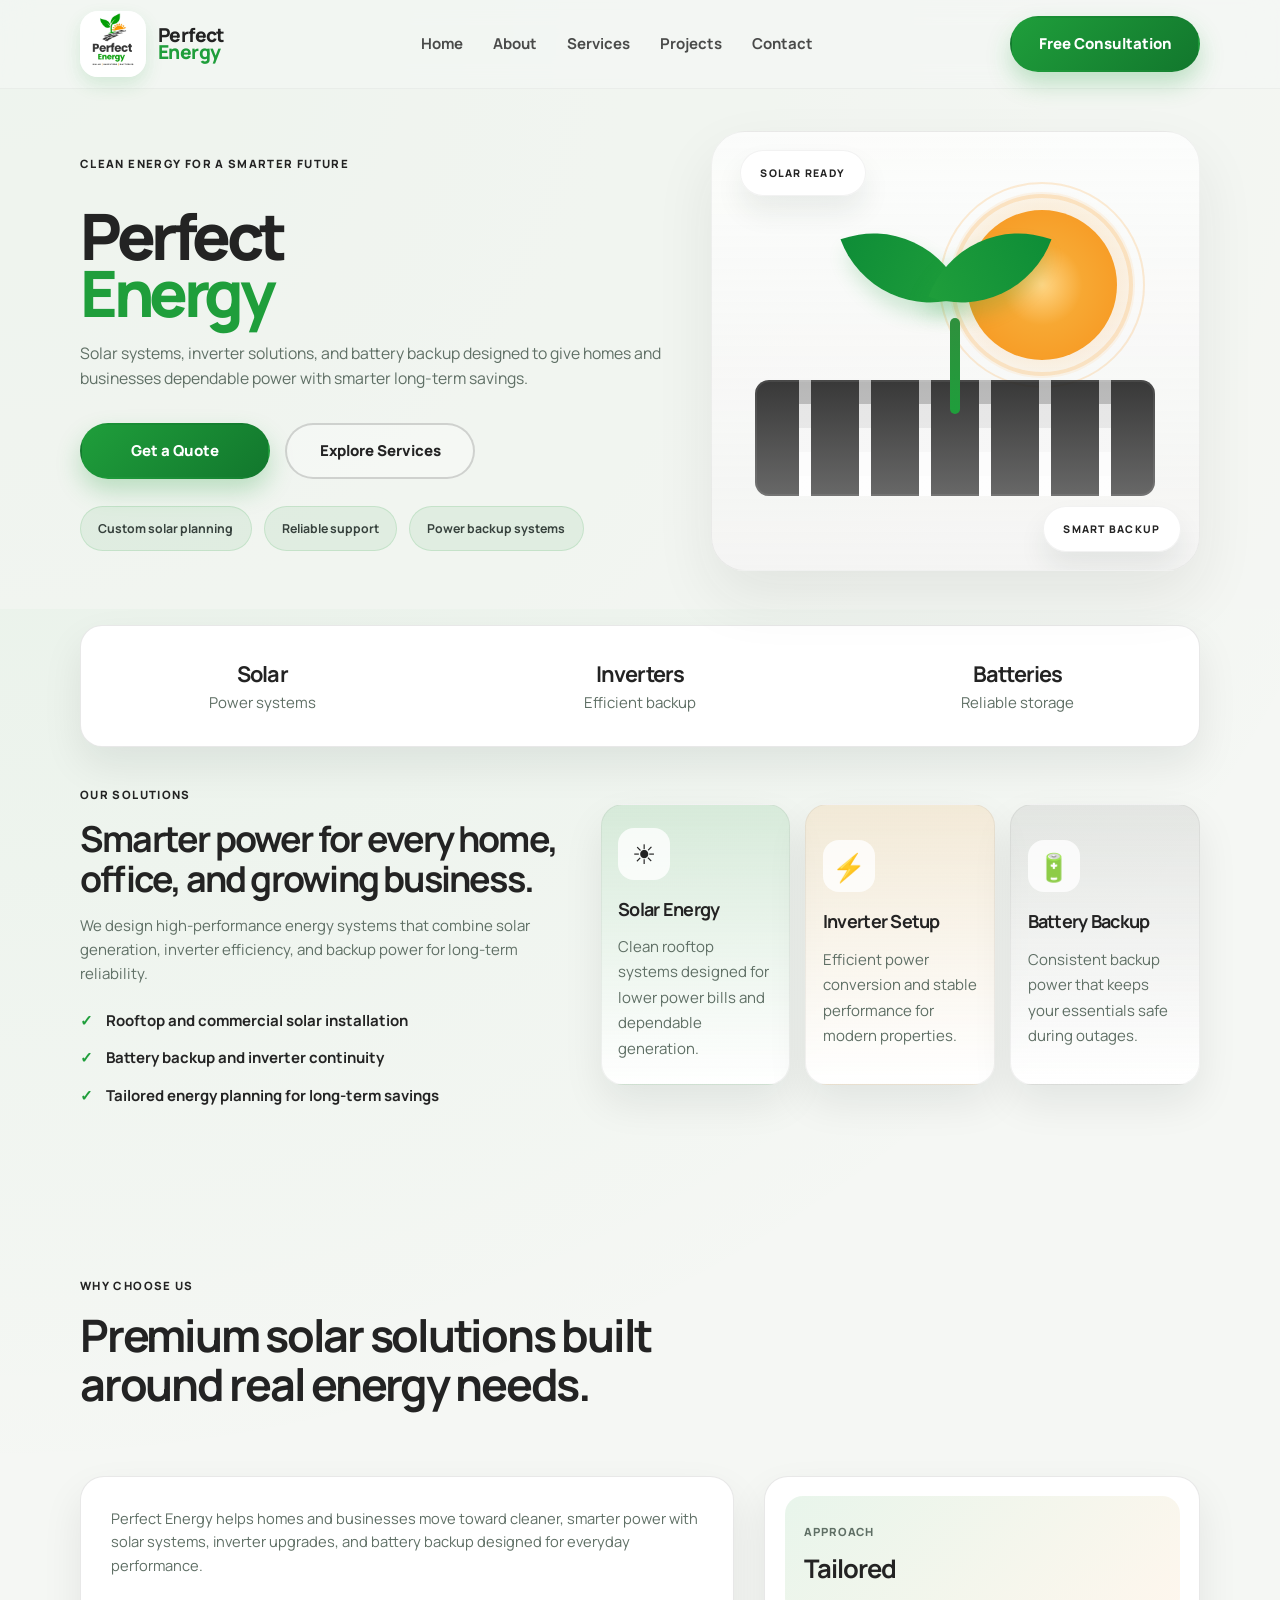
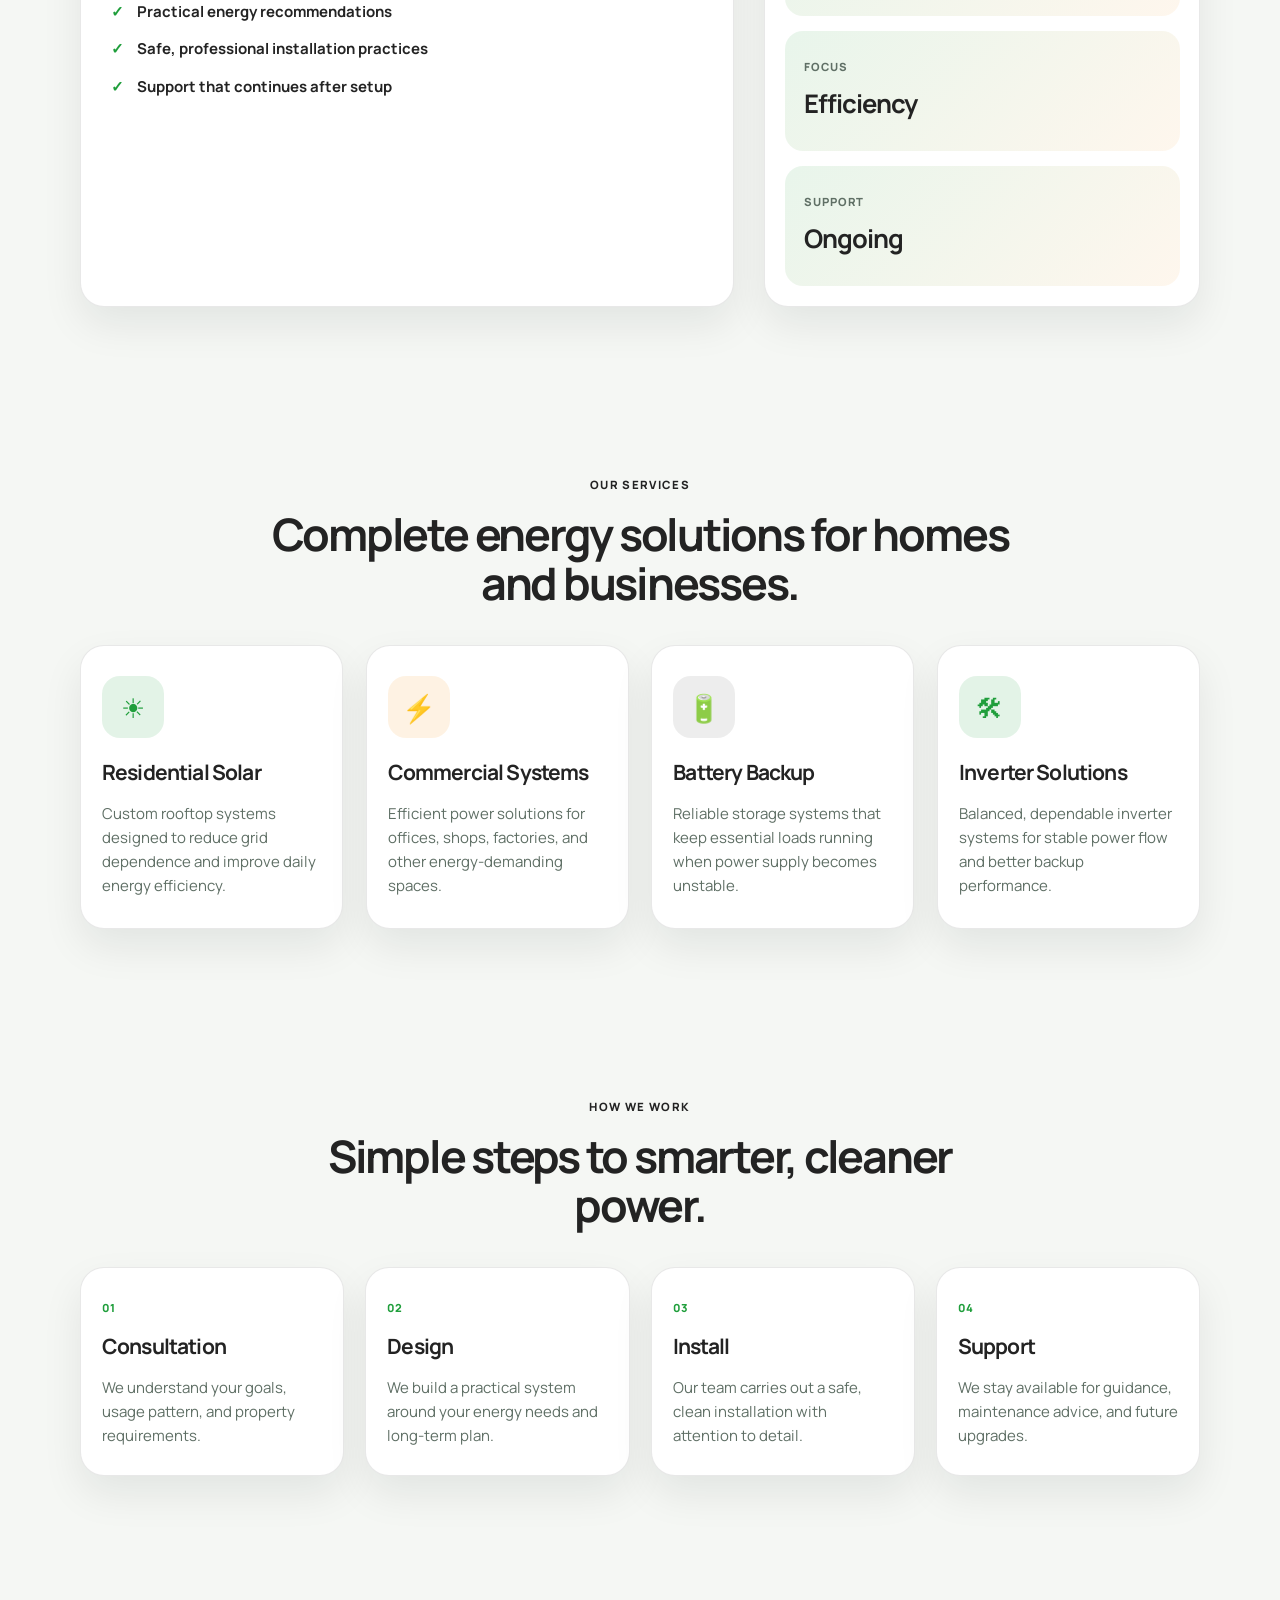
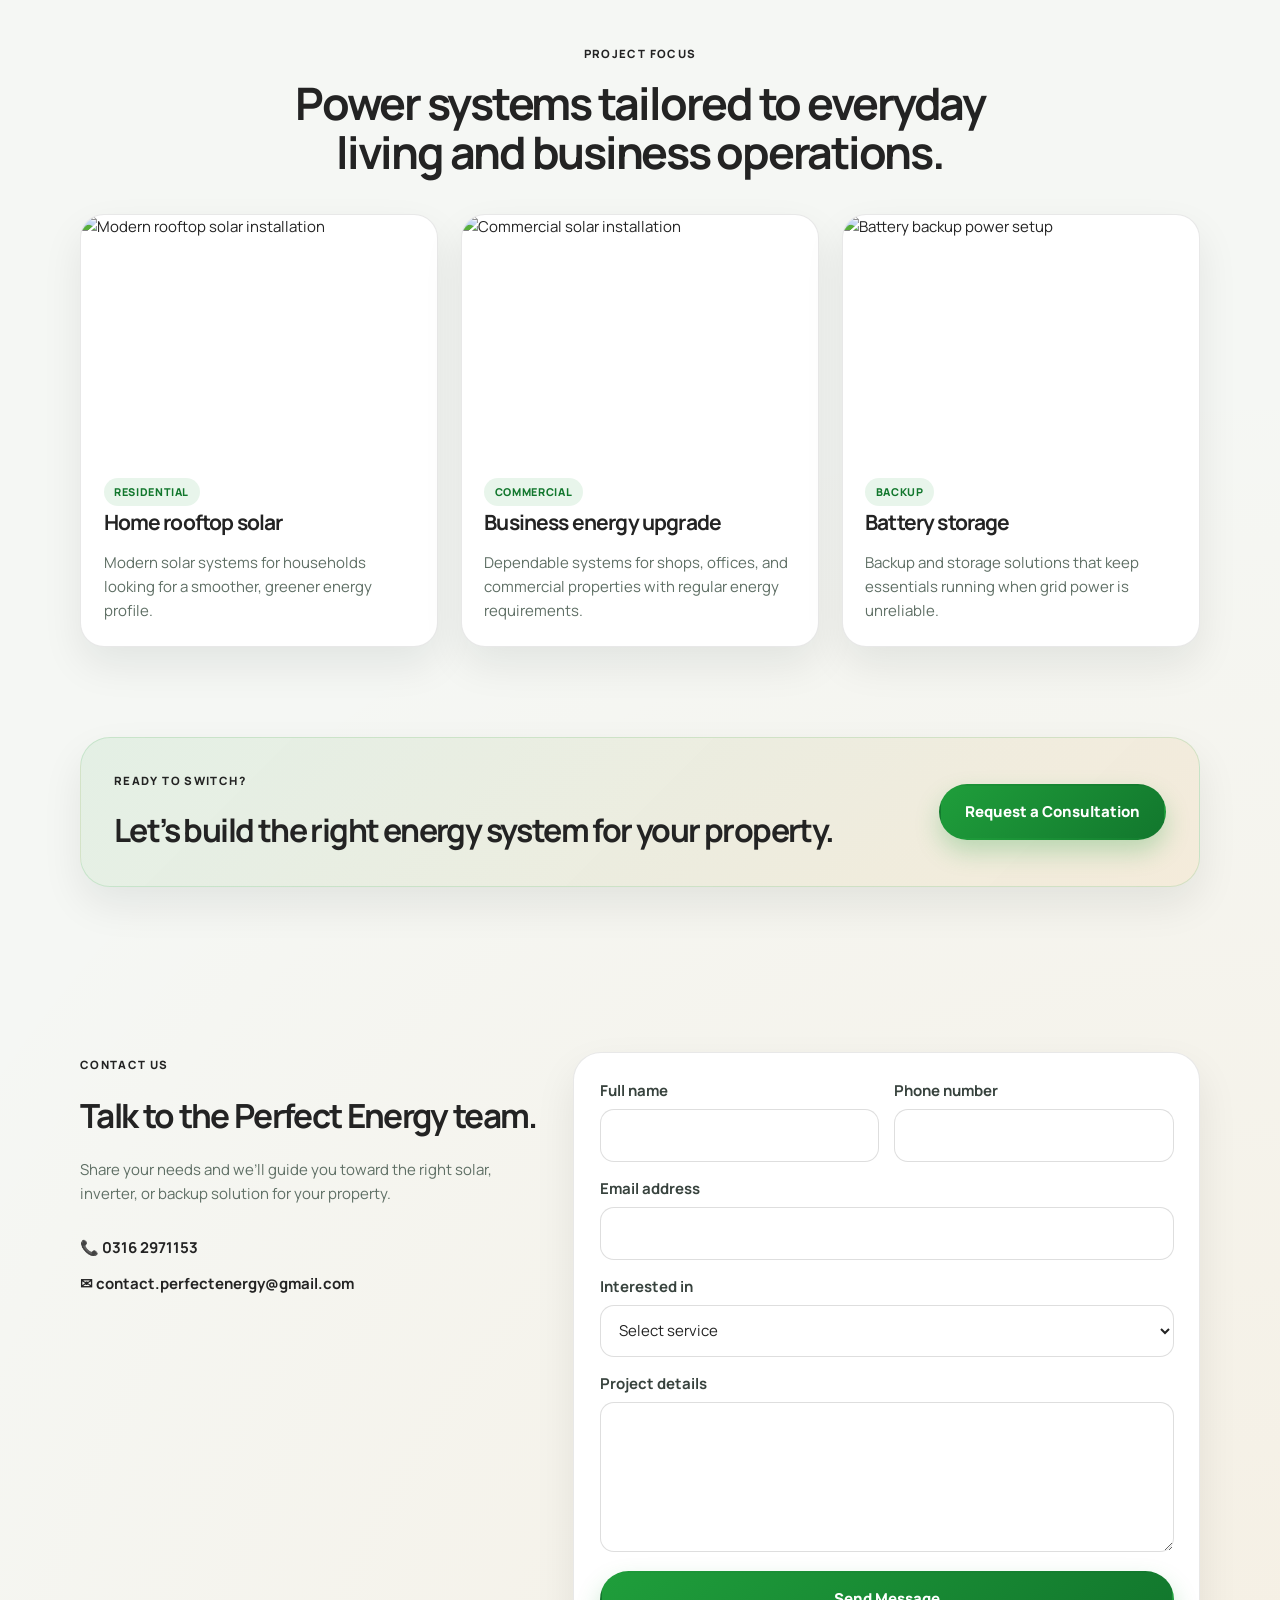
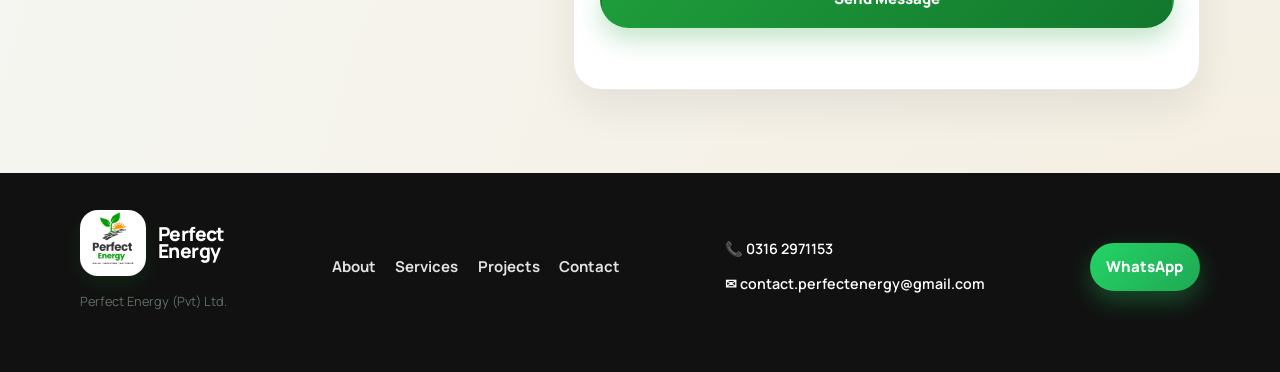
==== commit 4f074ed5: "Update website" ====
--- a/index.html
+++ b/index.html
@@ -336,52 +336,7 @@
         </div>
       </section>
 
-      <section class="section reviews-section" id="reviews">
-        <div class="container">
-          <div class="section-heading center">
-            <span class="eyebrow eyebrow-green">Customer reviews</span>
-            <h2>Trusted by families and businesses who want reliable, cleaner energy.</h2>
-            <p class="section-subtitle">
-              From rooftop solar to backup systems, our clients choose Perfect Energy for honest guidance, professional installation, and long-term support they can depend on.
-            </p>
-          </div>
-
-          <div class="reviews-grid">
-            <article class="review-card">
-              <div class="stars" aria-label="5 out of 5 stars">★★★★★</div>
-              <p>
-                “Our electricity bills dropped significantly after installing a solar system from Perfect Energy. The team was clear, professional, and very supportive from the very beginning.”
-              </p>
-              <div class="review-person">
-                <strong>Hassan R.</strong>
-                <span>Homeowner</span>
-              </div>
-            </article>
-
-            <article class="review-card">
-              <div class="stars" aria-label="5 out of 5 stars">★★★★★</div>
-              <p>
-                “We needed a dependable backup and inverter setup for our office. The solution was practical, efficient, and installed with excellent attention to detail.”
-              </p>
-              <div class="review-person">
-                <strong>Saima A.</strong>
-                <span>Business Owner</span>
-              </div>
-            </article>
-
-            <article class="review-card">
-              <div class="stars" aria-label="5 out of 5 stars">★★★★★</div>
-              <p>
-                “Perfect Energy explained everything in simple terms and helped us choose the right solar setup for our property. The service felt premium and trustworthy.”
-              </p>
-              <div class="review-person">
-                <strong>Usman K.</strong>
-                <span>Property Manager</span>
-              </div>
-            </article>
-          </div>
-        </div>
-      </section>
+     
 
       <section class="section cta-section">
         <div class="container cta-box">
